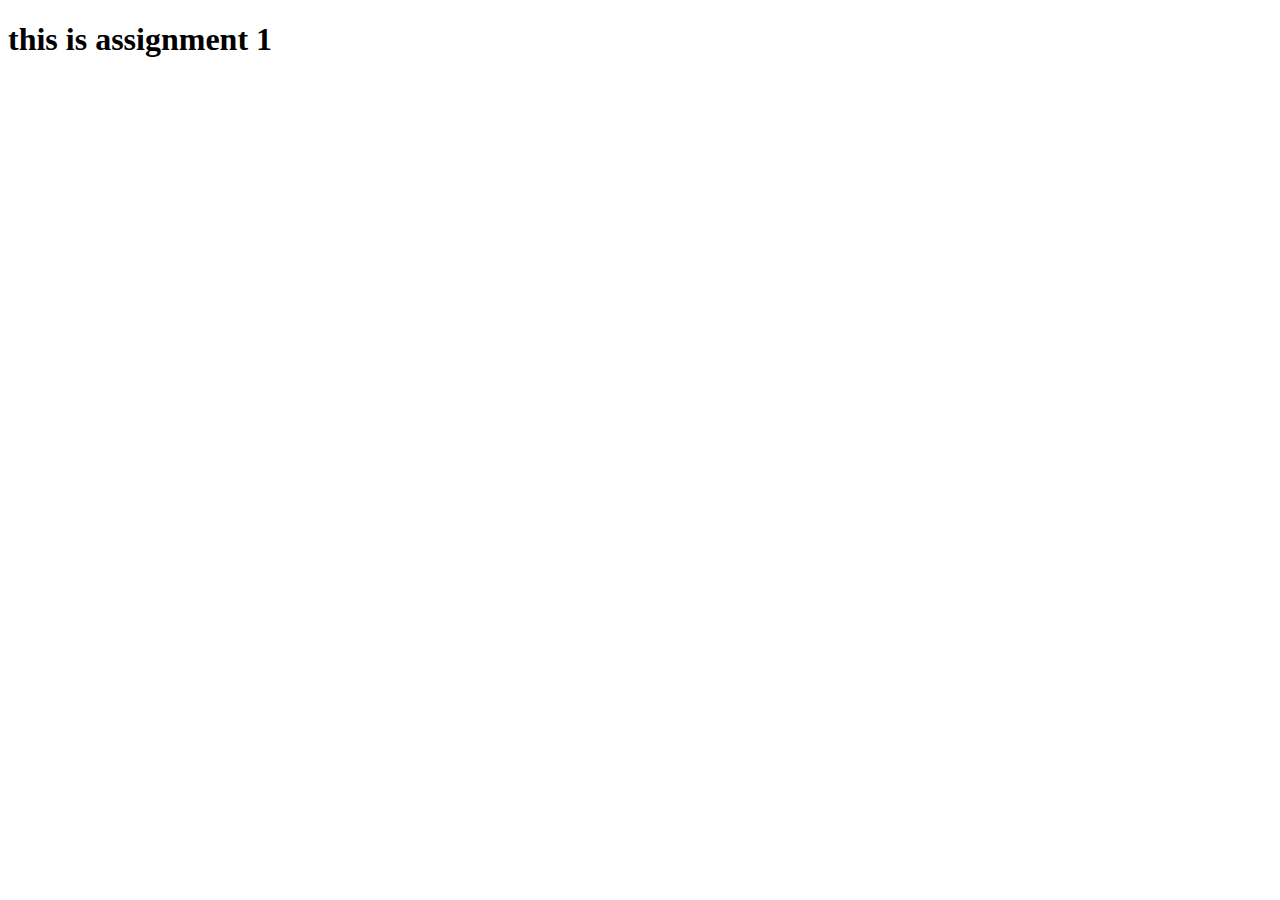
==== assignment1/index.html @ 0a0f1387 "created assignment1 folder" ====
<!DOCTYPE html>
<html lang="en">
  <head>
    <meta charset="UTF-8" />
    <meta name="viewport" content="width=device-width, initial-scale=1.0" />
    <title>Document</title>
  </head>
  <body>
    <h1>this is assignment 1</h1>
  </body>
</html>
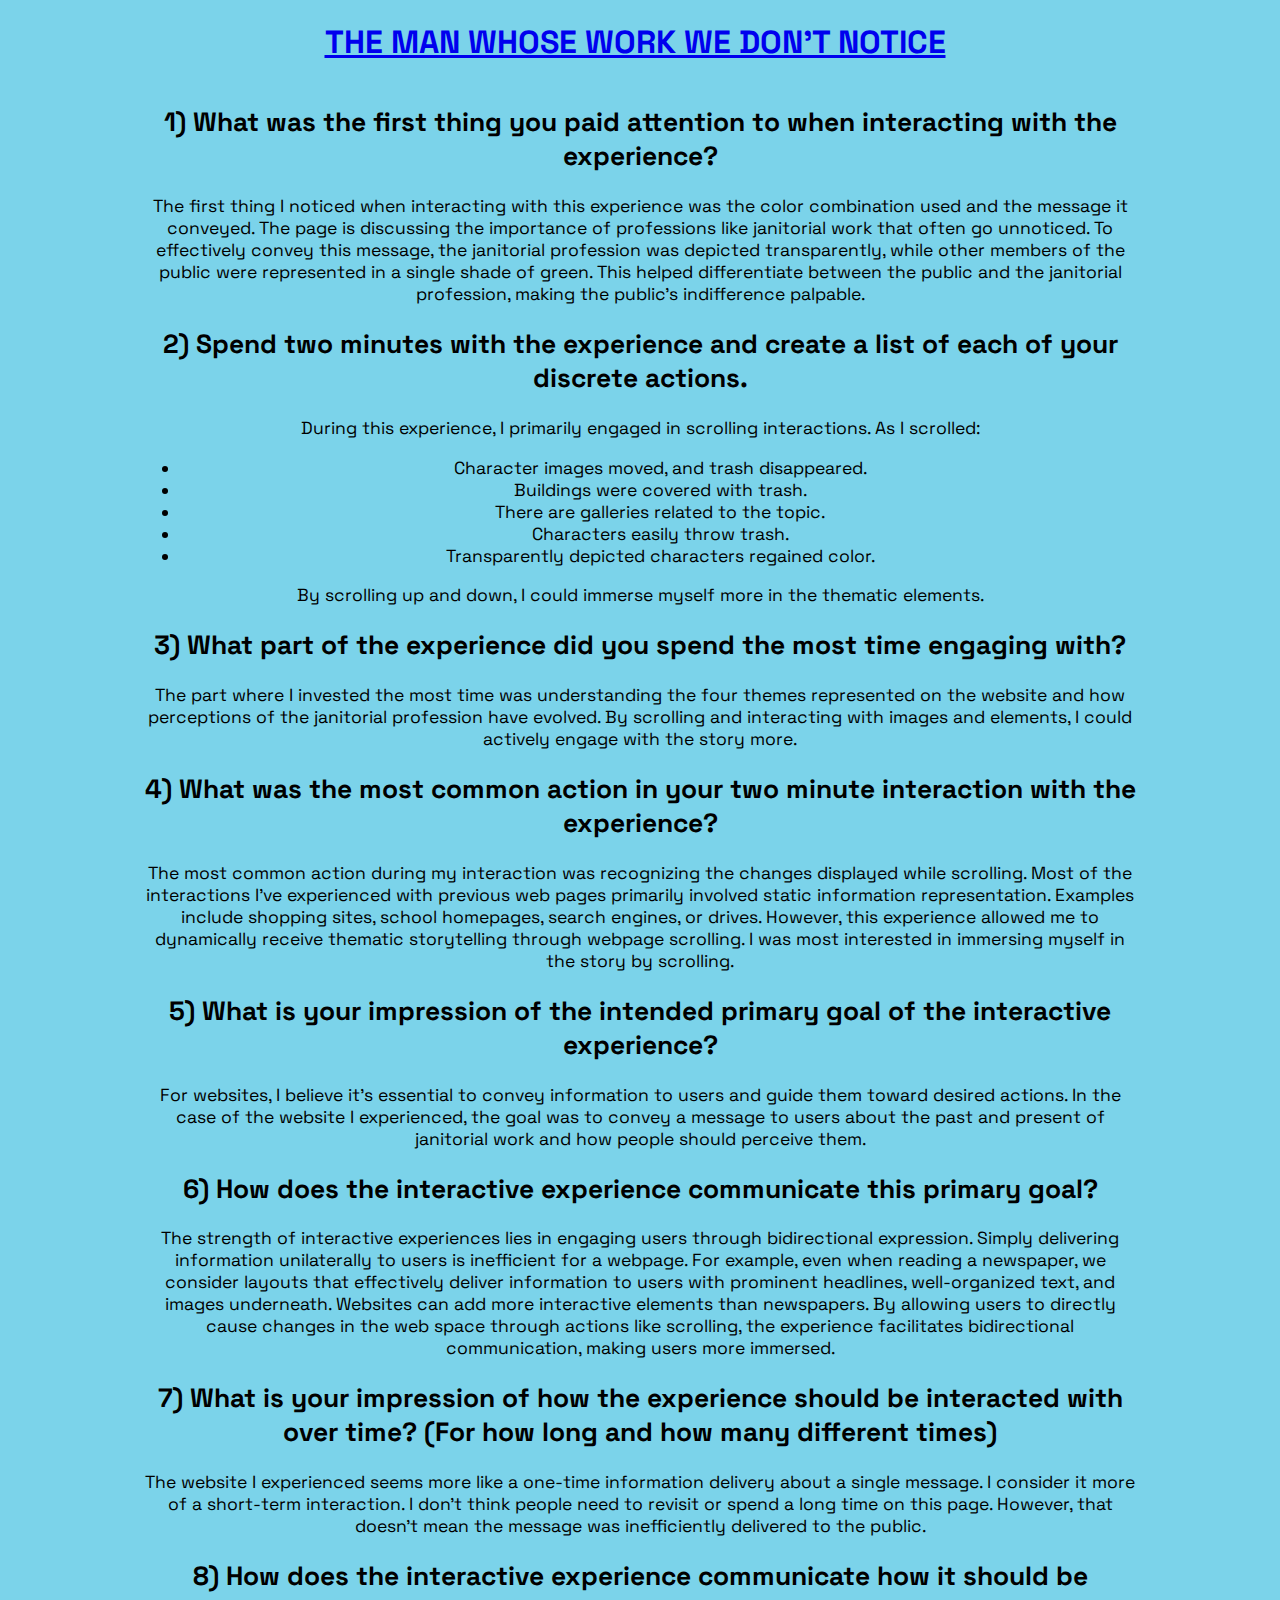
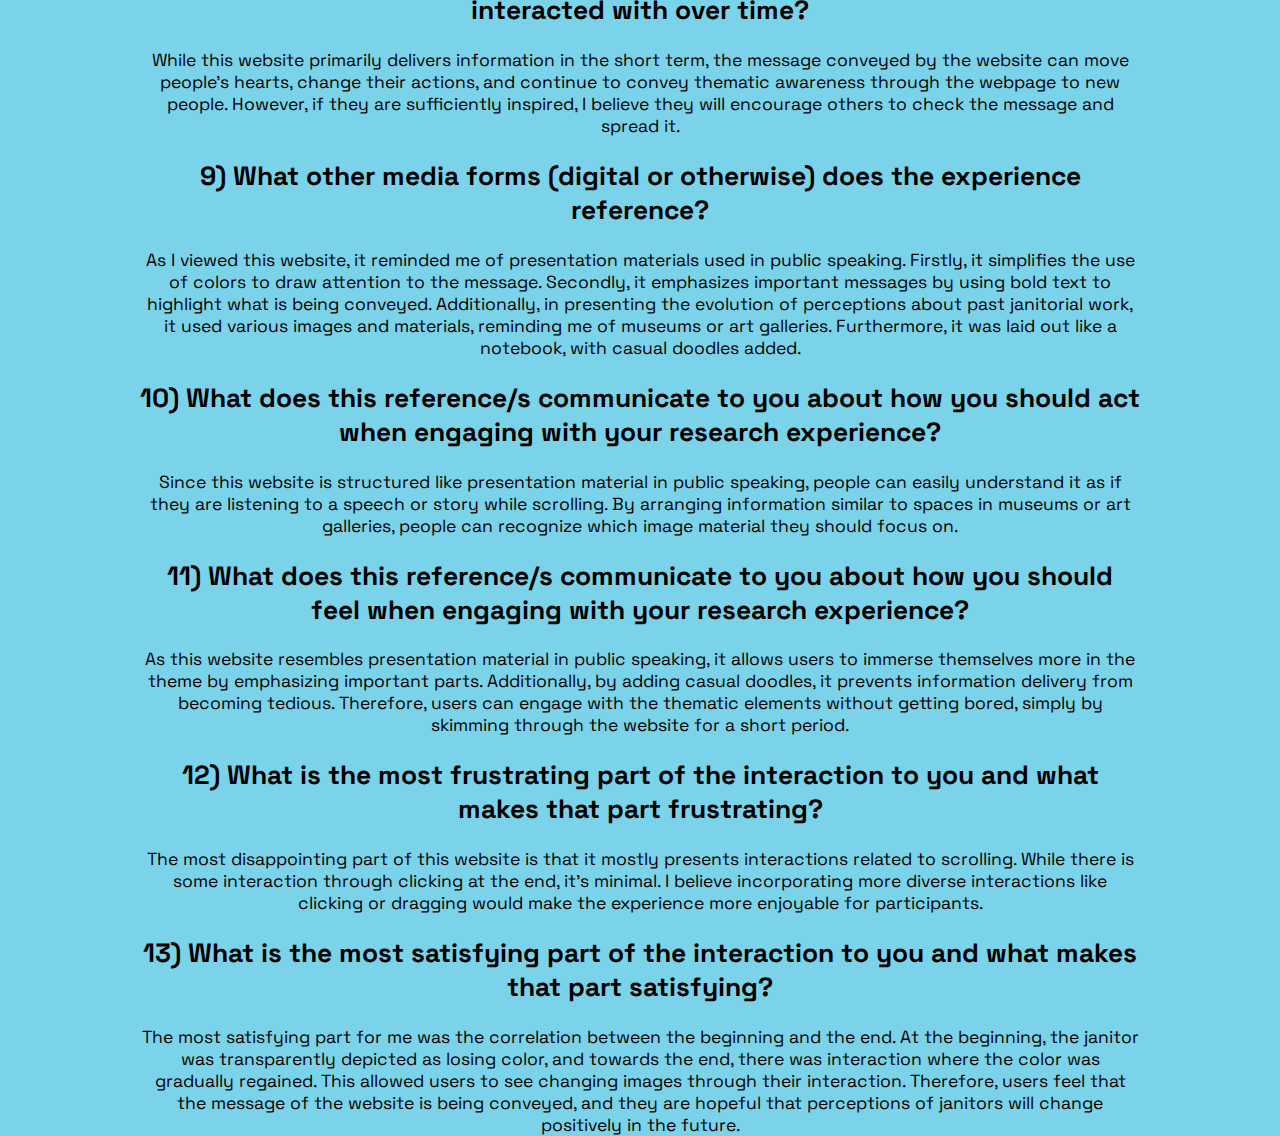
==== commit 29d3339d: "ass1" ====
--- a/assignment1/index.html
+++ b/assignment1/index.html
@@ -3,9 +3,134 @@
   <head>
     <meta charset="UTF-8" />
     <meta name="viewport" content="width=device-width, initial-scale=1.0" />
-    <title>Document</title>
+    <title>Assignment 1 - Dohee Park</title>
+    <link rel="preconnect" href="https://fonts.googleapis.com" />
+    <link rel="preconnect" href="https://fonts.gstatic.com" crossorigin />
+    <link rel="apple-touch-icon" sizes="180x180" href="/apple-touch-icon.png" />
+    <link rel="icon" type="image/png" sizes="32x32" href="/favicon-32x32.png" />
+    <link rel="icon" type="image/png" sizes="16x16" href="/favicon-16x16.png" />
+    <link rel="manifest" href="/site.webmanifest" />
+
+    <link
+      href="https://fonts.googleapis.com/css2?family=Luckiest+Guy&family=Space+Grotesk&display=swap"
+      rel="stylesheet"
+    />
+    <link rel="stylesheet" href="reset.css" />
+    <link rel="stylesheet" href="style2.css" />
   </head>
   <body>
-    <h1>this is assignment 1</h1>
+    <div>
+      <h2></h2>
+      <h1><a href="https://brooomstick.com/#gallery">THE MAN WHOSE WORK WE DON'T NOTICE</a></h1>
+    </div>
+
+    <div>
+      <h2>1) What was the first thing you paid attention to when interacting with the experience?</h2>
+
+      The first thing I noticed when interacting with this experience was the color combination used and the message it
+      conveyed. The page is discussing the importance of professions like janitorial work that often go unnoticed. To
+      effectively convey this message, the janitorial profession was depicted transparently, while other members of the
+      public were represented in a single shade of green. This helped differentiate between the public and the
+      janitorial profession, making the public's indifference palpable.
+
+      <h2>2) Spend two minutes with the experience and create a list of each of your discrete actions.</h2>
+      <p>During this experience, I primarily engaged in scrolling interactions. As I scrolled:</p>
+
+      <ul>
+        <li>Character images moved, and trash disappeared.</li>
+        <li>Buildings were covered with trash.</li>
+        <li>There are galleries related to the topic.</li>
+        <li>Characters easily throw trash.</li>
+        <li>Transparently depicted characters regained color.</li>
+      </ul>
+
+      By scrolling up and down, I could immerse myself more in the thematic elements.
+
+      <h2>3) What part of the experience did you spend the most time engaging with?</h2>
+
+      The part where I invested the most time was understanding the four themes represented on the website and how
+      perceptions of the janitorial profession have evolved. By scrolling and interacting with images and elements, I
+      could actively engage with the story more.
+
+      <h2>4) What was the most common action in your two minute interaction with the experience?</h2>
+
+      The most common action during my interaction was recognizing the changes displayed while scrolling. Most of the
+      interactions I've experienced with previous web pages primarily involved static information representation.
+      Examples include shopping sites, school homepages, search engines, or drives. However, this experience allowed me
+      to dynamically receive thematic storytelling through webpage scrolling. I was most interested in immersing myself
+      in the story by scrolling.
+
+      <h2>5) What is your impression of the intended primary goal of the interactive experience?</h2>
+
+      For websites, I believe it's essential to convey information to users and guide them toward desired actions. In
+      the case of the website I experienced, the goal was to convey a message to users about the past and present of
+      janitorial work and how people should perceive them.
+
+      <h2>6) How does the interactive experience communicate this primary goal?</h2>
+
+      The strength of interactive experiences lies in engaging users through bidirectional expression. Simply delivering
+      information unilaterally to users is inefficient for a webpage. For example, even when reading a newspaper, we
+      consider layouts that effectively deliver information to users with prominent headlines, well-organized text, and
+      images underneath. Websites can add more interactive elements than newspapers. By allowing users to directly cause
+      changes in the web space through actions like scrolling, the experience facilitates bidirectional communication,
+      making users more immersed.
+
+      <h2>
+        7) What is your impression of how the experience should be interacted with over time? (For how long and how many
+        different times)
+      </h2>
+
+      The website I experienced seems more like a one-time information delivery about a single message. I consider it
+      more of a short-term interaction. I don't think people need to revisit or spend a long time on this page. However,
+      that doesn't mean the message was inefficiently delivered to the public.
+
+      <h2>8) How does the interactive experience communicate how it should be interacted with over time?</h2>
+
+      While this website primarily delivers information in the short term, the message conveyed by the website can move
+      people's hearts, change their actions, and continue to convey thematic awareness through the webpage to new
+      people. However, if they are sufficiently inspired, I believe they will encourage others to check the message and
+      spread it.
+
+      <h2>9) What other media forms (digital or otherwise) does the experience reference?</h2>
+
+      As I viewed this website, it reminded me of presentation materials used in public speaking. Firstly, it simplifies
+      the use of colors to draw attention to the message. Secondly, it emphasizes important messages by using bold text
+      to highlight what is being conveyed. Additionally, in presenting the evolution of perceptions about past
+      janitorial work, it used various images and materials, reminding me of museums or art galleries. Furthermore, it
+      was laid out like a notebook, with casual doodles added.
+
+      <h2>
+        10) What does this reference/s communicate to you about how you should act when engaging with your research
+        experience?
+      </h2>
+
+      Since this website is structured like presentation material in public speaking, people can easily understand it as
+      if they are listening to a speech or story while scrolling. By arranging information similar to spaces in museums
+      or art galleries, people can recognize which image material they should focus on.
+
+      <h2>
+        11) What does this reference/s communicate to you about how you should feel when engaging with your research
+        experience?
+      </h2>
+
+      As this website resembles presentation material in public speaking, it allows users to immerse themselves more in
+      the theme by emphasizing important parts. Additionally, by adding casual doodles, it prevents information delivery
+      from becoming tedious. Therefore, users can engage with the thematic elements without getting bored, simply by
+      skimming through the website for a short period.
+
+      <h2>12) What is the most frustrating part of the interaction to you and what makes that part frustrating?</h2>
+
+      The most disappointing part of this website is that it mostly presents interactions related to scrolling. While
+      there is some interaction through clicking at the end, it's minimal. I believe incorporating more diverse
+      interactions like clicking or dragging would make the experience more enjoyable for participants.
+
+      <h2>13) What is the most satisfying part of the interaction to you and what makes that part satisfying?</h2>
+
+      The most satisfying part for me was the correlation between the beginning and the end. At the beginning, the
+      janitor was transparently depicted as losing color, and towards the end, there was interaction where the color was
+      gradually regained. This allowed users to see changing images through their interaction. Therefore, users feel
+      that the message of the website is being conveyed, and they are hopeful that perceptions of janitors will change
+      positively in the future.
+    </div>
   </body>
 </html>
--- a/assignment1/style2.css
+++ b/assignment1/style2.css
@@ -0,0 +1,74 @@
+/* https://colorhunt.co/palette/1a120b3c2a21d5cea3e5e5cb */
+
+body {
+  background-color: #7bd3ea;
+  display: flex;
+  text-align: center;
+  margin: auto;
+  max-width: 1000px;
+  justify-content: center;
+  align-items: center;
+  flex-direction: column;
+  font-family: "Space Grotesk", sans-serif;
+  font-optical-sizing: auto;
+  font-weight: 400;
+  font-style: normal;
+  color: A1EEBD;
+  /*color: #3c2a21;*/
+  font-size: 1.1rem;
+}
+
+h1 {
+  font-size: 2rem;
+}
+
+ul {
+  align-items: center;
+}
+
+.outer {
+  border: 2px dashed #e5e5cb;
+  width: 400px;
+  min-height: 200px;
+  padding: 10px;
+  display: flex;
+  gap: 1rem;
+}
+
+.inner {
+  background-color: #d5cea3;
+  width: 200px;
+  height: 100px;
+  margin: 10px auto;
+  border: 2px dotted #3c2a21;
+  padding: 10px;
+  /* line-height: 80px; */
+}
+
+a {
+  margin-right: 10px;
+  display: block;
+}
+
+#grid-container {
+  border: 2px dashed #e5e5cb;
+  margin: 50px 0;
+  width: 500px;
+  min-height: 500px;
+  padding: 10px;
+  display: grid;
+  gap: 1rem;
+  grid-template-columns: 1fr 1fr 1fr 1fr;
+  /* grid-template-rows: 1fr 1fr 1fr 1fr; */
+  grid-template-rows: repeat(4, 1fr);
+}
+
+#grid-container > * {
+  width: 100%;
+  height: 100%;
+  /* width: 50px;
+      height: 50px;
+      justify-content: start; */
+  /* align-self: center;
+      justify-self: center; */
+}
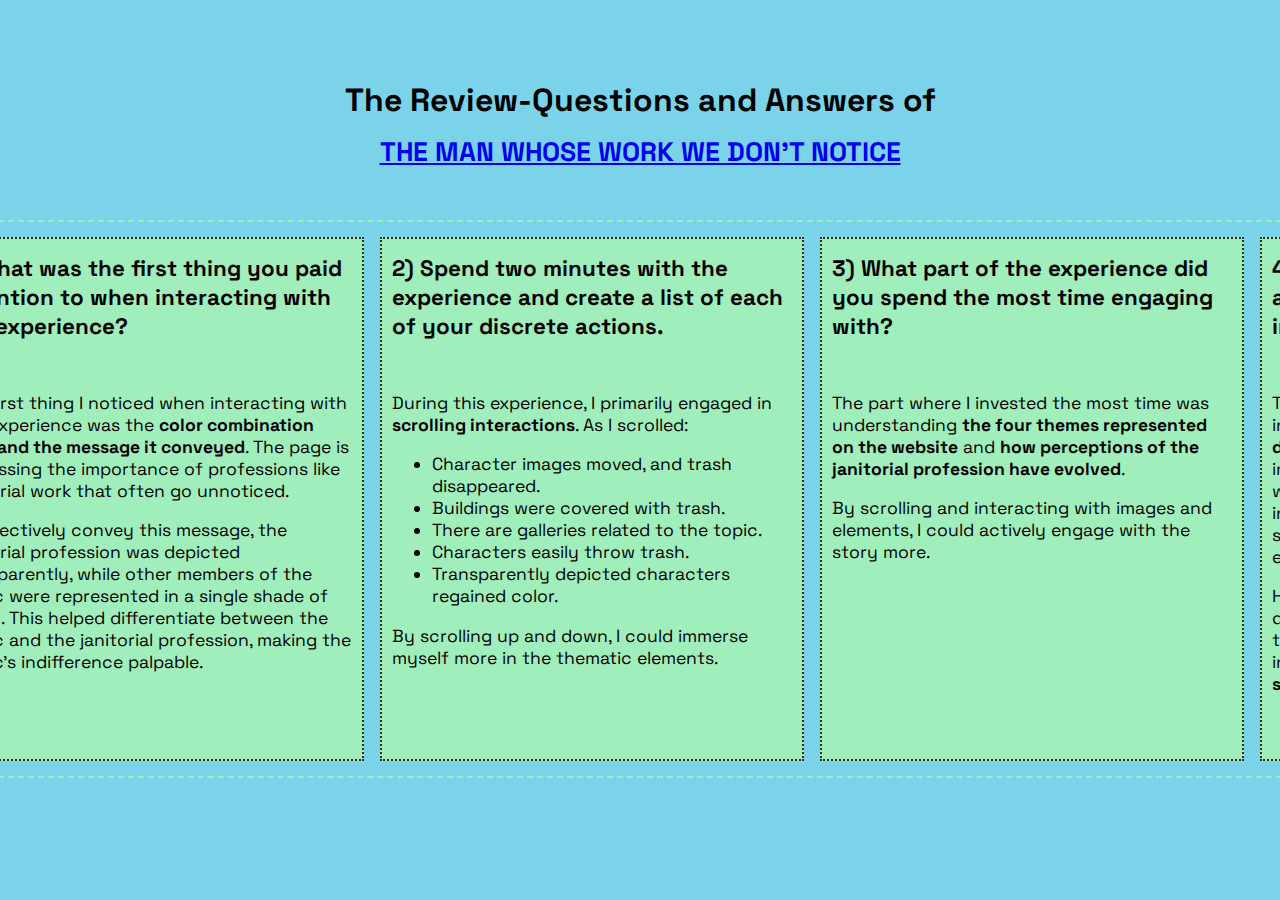
==== commit 16d5546c: "updates" ====
--- a/assignment1/index.html
+++ b/assignment1/index.html
@@ -19,118 +19,183 @@
     <link rel="stylesheet" href="style2.css" />
   </head>
   <body>
-    <div>
-      <h2></h2>
+    <div class="title">
+      <h1>The Review-Questions and Answers of</h1>
       <h1><a href="https://brooomstick.com/#gallery">THE MAN WHOSE WORK WE DON'T NOTICE</a></h1>
     </div>
 
-    <div>
-      <h2>1) What was the first thing you paid attention to when interacting with the experience?</h2>
-
-      The first thing I noticed when interacting with this experience was the color combination used and the message it
-      conveyed. The page is discussing the importance of professions like janitorial work that often go unnoticed. To
-      effectively convey this message, the janitorial profession was depicted transparently, while other members of the
-      public were represented in a single shade of green. This helped differentiate between the public and the
-      janitorial profession, making the public's indifference palpable.
-
-      <h2>2) Spend two minutes with the experience and create a list of each of your discrete actions.</h2>
-      <p>During this experience, I primarily engaged in scrolling interactions. As I scrolled:</p>
-
-      <ul>
-        <li>Character images moved, and trash disappeared.</li>
-        <li>Buildings were covered with trash.</li>
-        <li>There are galleries related to the topic.</li>
-        <li>Characters easily throw trash.</li>
-        <li>Transparently depicted characters regained color.</li>
-      </ul>
-
-      By scrolling up and down, I could immerse myself more in the thematic elements.
-
-      <h2>3) What part of the experience did you spend the most time engaging with?</h2>
-
-      The part where I invested the most time was understanding the four themes represented on the website and how
-      perceptions of the janitorial profession have evolved. By scrolling and interacting with images and elements, I
-      could actively engage with the story more.
-
-      <h2>4) What was the most common action in your two minute interaction with the experience?</h2>
-
-      The most common action during my interaction was recognizing the changes displayed while scrolling. Most of the
-      interactions I've experienced with previous web pages primarily involved static information representation.
-      Examples include shopping sites, school homepages, search engines, or drives. However, this experience allowed me
-      to dynamically receive thematic storytelling through webpage scrolling. I was most interested in immersing myself
-      in the story by scrolling.
-
-      <h2>5) What is your impression of the intended primary goal of the interactive experience?</h2>
-
-      For websites, I believe it's essential to convey information to users and guide them toward desired actions. In
-      the case of the website I experienced, the goal was to convey a message to users about the past and present of
-      janitorial work and how people should perceive them.
-
-      <h2>6) How does the interactive experience communicate this primary goal?</h2>
-
-      The strength of interactive experiences lies in engaging users through bidirectional expression. Simply delivering
-      information unilaterally to users is inefficient for a webpage. For example, even when reading a newspaper, we
-      consider layouts that effectively deliver information to users with prominent headlines, well-organized text, and
-      images underneath. Websites can add more interactive elements than newspapers. By allowing users to directly cause
-      changes in the web space through actions like scrolling, the experience facilitates bidirectional communication,
-      making users more immersed.
-
-      <h2>
-        7) What is your impression of how the experience should be interacted with over time? (For how long and how many
-        different times)
-      </h2>
-
-      The website I experienced seems more like a one-time information delivery about a single message. I consider it
-      more of a short-term interaction. I don't think people need to revisit or spend a long time on this page. However,
-      that doesn't mean the message was inefficiently delivered to the public.
-
-      <h2>8) How does the interactive experience communicate how it should be interacted with over time?</h2>
-
-      While this website primarily delivers information in the short term, the message conveyed by the website can move
-      people's hearts, change their actions, and continue to convey thematic awareness through the webpage to new
-      people. However, if they are sufficiently inspired, I believe they will encourage others to check the message and
-      spread it.
-
-      <h2>9) What other media forms (digital or otherwise) does the experience reference?</h2>
-
-      As I viewed this website, it reminded me of presentation materials used in public speaking. Firstly, it simplifies
-      the use of colors to draw attention to the message. Secondly, it emphasizes important messages by using bold text
-      to highlight what is being conveyed. Additionally, in presenting the evolution of perceptions about past
-      janitorial work, it used various images and materials, reminding me of museums or art galleries. Furthermore, it
-      was laid out like a notebook, with casual doodles added.
-
-      <h2>
-        10) What does this reference/s communicate to you about how you should act when engaging with your research
-        experience?
-      </h2>
-
-      Since this website is structured like presentation material in public speaking, people can easily understand it as
-      if they are listening to a speech or story while scrolling. By arranging information similar to spaces in museums
-      or art galleries, people can recognize which image material they should focus on.
-
-      <h2>
-        11) What does this reference/s communicate to you about how you should feel when engaging with your research
-        experience?
-      </h2>
-
-      As this website resembles presentation material in public speaking, it allows users to immerse themselves more in
-      the theme by emphasizing important parts. Additionally, by adding casual doodles, it prevents information delivery
-      from becoming tedious. Therefore, users can engage with the thematic elements without getting bored, simply by
-      skimming through the website for a short period.
-
-      <h2>12) What is the most frustrating part of the interaction to you and what makes that part frustrating?</h2>
-
-      The most disappointing part of this website is that it mostly presents interactions related to scrolling. While
-      there is some interaction through clicking at the end, it's minimal. I believe incorporating more diverse
-      interactions like clicking or dragging would make the experience more enjoyable for participants.
-
-      <h2>13) What is the most satisfying part of the interaction to you and what makes that part satisfying?</h2>
-
-      The most satisfying part for me was the correlation between the beginning and the end. At the beginning, the
-      janitor was transparently depicted as losing color, and towards the end, there was interaction where the color was
-      gradually regained. This allowed users to see changing images through their interaction. Therefore, users feel
-      that the message of the website is being conveyed, and they are hopeful that perceptions of janitors will change
-      positively in the future.
+    <div class="outer">
+      <div class="inner">
+        <h2>1) What was the first thing you paid attention to when interacting with the experience?</h2>
+
+        <p>
+          The first thing I noticed when interacting with this experience was the
+          <b>color combination used and the message it conveyed</b>. The page is discussing the importance of
+          professions like janitorial work that often go unnoticed.
+        </p>
+        <p>
+          To effectively convey this message, the janitorial profession was depicted transparently, while other members
+          of the public were represented in a single shade of green. This helped differentiate between the public and
+          the janitorial profession, making the public's indifference palpable.
+        </p>
+      </div>
+
+      <div class="inner">
+        <h2>2) Spend two minutes with the experience and create a list of each of your discrete actions.</h2>
+        <p>During this experience, I primarily engaged in <b>scrolling interactions</b>. As I scrolled:</p>
+
+        <ul>
+          <li>Character images moved, and trash disappeared.</li>
+          <li>Buildings were covered with trash.</li>
+          <li>There are galleries related to the topic.</li>
+          <li>Characters easily throw trash.</li>
+          <li>Transparently depicted characters regained color.</li>
+        </ul>
+        By scrolling up and down, I could immerse myself more in the thematic elements.
+      </div>
+
+      <div class="inner">
+        <h2>3) What part of the experience did you spend the most time engaging with?</h2>
+
+        <p>
+          The part where I invested the most time was understanding
+          <b>the four themes represented on the website</b> and
+          <b>how perceptions of the janitorial profession have evolved</b>.
+        </p>
+        <p>By scrolling and interacting with images and elements, I could actively engage with the story more.</p>
+      </div>
+
+      <div class="inner">
+        <h2>4) What was the most common action in your two minute interaction with the experience?</h2>
+
+        <p>
+          The most common action during my interaction was recognizing <b>the changes displayed while scrolling</b>.
+          Most of the interactions I've experienced with previous web pages primarily involved static information
+          representation. Examples include shopping sites, school homepages, search engines, or drives.
+        </p>
+        <p>
+          However, this experience allowed me to dynamically receive thematic storytelling through webpage scrolling. I
+          was most interested in <b>immersing myself in the story by scrolling.</b>
+        </p>
+      </div>
+      <div class="inner">
+        <h2>5) What is your impression of the intended primary goal of the interactive experience?</h2>
+        <p>
+          For websites, I believe it's essential to convey information to users and guide them toward desired actions.
+        </p>
+        <p>
+          In the case of the website I experienced, the goal was to <b>convey a message to users</b> about the past and
+          present of janitorial work and how people should perceive them.
+        </p>
+      </div>
+      <div class="inner">
+        <h2>6) How does the interactive experience communicate this primary goal?</h2>
+        <p>
+          The strength of interactive experiences lies in engaging users through <b>bidirectional expression</b>. Simply
+          delivering information unilaterally to users is inefficient for a webpage. For example, even when reading a
+          newspaper, we consider layouts that effectively deliver information to users with prominent headlines,
+          well-organized text, and images underneath.
+        </p>
+        <p>
+          Websites can add more interactive elements than newspapers.
+          <b>By allowing users to directly cause changes in the web space</b> through actions like scrolling, the
+          experience facilitates bidirectional communication, making users more immersed.
+        </p>
+      </div>
+      <div class="inner">
+        <h2>
+          7) What is your impression of how the experience should be interacted with over time? (For how long and how
+          many different times)
+        </h2>
+
+        <p>
+          The website I experienced seems more like a one-time information delivery about a single message. I consider
+          it more of <b>a short-term interaction</b>. I don't think people need to revisit or spend a long time on this
+          page.
+        </p>
+        <p>However, that doesn't mean the message was inefficiently delivered to the public.</p>
+      </div>
+      <div class="inner">
+        <h2>8) How does the interactive experience communicate how it should be interacted with over time?</h2>
+
+        <p>
+          While this website primarily delivers information in the short term, the message conveyed by the website can
+          move people's hearts, change their actions, and continue to convey thematic awareness through the webpage to
+          new people.
+        </p>
+        <p>
+          However, if they are sufficiently inspired, I believe they will encourage others to check the message and
+          spread it.
+        </p>
+      </div>
+      <div class="inner">
+        <h2>9) What other media forms (digital or otherwise) does the experience reference?</h2>
+
+        <p>
+          As I viewed this website, it reminded me of presentation materials used in <b>public speaking</b>. Firstly, it
+          simplifies the use of colors to draw attention to the message. Secondly, it emphasizes important messages by
+          using bold text to highlight what is being conveyed.
+        </p>
+        <p>
+          Additionally, in presenting the evolution of perceptions about past janitorial work, it used various images
+          and materials, reminding me of <b>museums or art galleries</b>.
+        </p>
+        <p>Furthermore, it was <b>laid out like a notebook</b>, with casual doodles added.</p>
+      </div>
+      <div class="inner">
+        <h2>
+          10) What does this reference/s communicate to you about how you should act when engaging with your research
+          experience?
+        </h2>
+        <p>
+          Since this website is structured like presentation material in public speaking, people can easily understand
+          it as if they are listening to a speech or story while scrolling.
+        </p>
+        <p>
+          By arranging information similar to spaces in museums or art galleries, people can recognize which image
+          material they should focus on.
+        </p>
+      </div>
+      <div class="inner">
+        <h2>
+          11) What does this reference/s communicate to you about how you should feel when engaging with your research
+          experience?
+        </h2>
+        <p>
+          As this website resembles presentation material in public speaking, it allows users to immerse themselves more
+          in the theme by emphasizing important parts.
+        </p>
+        <p>
+          Additionally, by adding casual doodles, it prevents information delivery from becoming tedious. Therefore,
+          users can engage with the thematic elements without getting bored, simply by skimming through the website for
+          a short period.
+        </p>
+      </div>
+      <div class="inner">
+        <h2>12) What is the most frustrating part of the interaction to you and what makes that part frustrating?</h2>
+
+        <p>
+          The most disappointing part of this website is that it mostly presents interactions related to scrolling.
+          While there is some interaction through clicking at the end, it's minimal.
+        </p>
+        <p>
+          I believe incorporating more diverse interactions like clicking or dragging would make the experience more
+          enjoyable for participants.
+        </p>
+      </div>
+      <div class="inner">
+        <h2>13) What is the most satisfying part of the interaction to you and what makes that part satisfying?</h2>
+        <p>
+          The most satisfying part for me was the correlation between the beginning and the end. At the beginning, the
+          janitor was transparently depicted as losing color, and towards the end, there was interaction where the color
+          was gradually regained.
+        </p>
+        <p>
+          This allowed users to see changing images through their interaction. Therefore, users feel that the message of
+          the website is being conveyed, and they are hopeful that perceptions of janitors will change positively in the
+          future.
+        </p>
+      </div>
     </div>
   </body>
 </html>
--- a/assignment1/style2.css
+++ b/assignment1/style2.css
@@ -3,9 +3,9 @@
 body {
   background-color: #7bd3ea;
   display: flex;
-  text-align: center;
+  text-align: left;
   margin: auto;
-  max-width: 1000px;
+  width: 100%;
   justify-content: center;
   align-items: center;
   flex-direction: column;
@@ -13,41 +13,61 @@
   font-optical-sizing: auto;
   font-weight: 400;
   font-style: normal;
-  color: A1EEBD;
+  color: black;
   /*color: #3c2a21;*/
   font-size: 1.1rem;
 }
 
 h1 {
   font-size: 2rem;
+  text-align: center;
+  margin: 10px auto;
+}
+
+h2 {
+  height: 120px;
+  font-size: 1.4rem;
+  margin: 5px auto;
 }
 
 ul {
   align-items: center;
 }
 
+.title {
+  width: 1400px;
+  margin-top: 70px;
+  align-items: center;
+  text-align: center;
+  justify-content: center;
+}
+
 .outer {
-  border: 2px dashed #e5e5cb;
-  width: 400px;
-  min-height: 200px;
+  border: 2px dashed #a1eebd;
+  width: 1400px;
+  min-height: 500px;
+  margin-top: 40px;
   padding: 10px;
   display: flex;
+  justify-content: flex-start;
   gap: 1rem;
+
+  overflow: scroll;
 }
 
 .inner {
-  background-color: #d5cea3;
-  width: 200px;
-  height: 100px;
-  margin: 10px auto;
+  background-color: #a1eebd;
+  width: 400px;
+  height: 500px;
+  margin: 5px auto;
   border: 2px dotted #3c2a21;
   padding: 10px;
+  flex-shrink: 0;
   /* line-height: 80px; */
 }
 
 a {
-  margin-right: 10px;
-  display: block;
+  font-size: smaller;
 }
 
 #grid-container {
